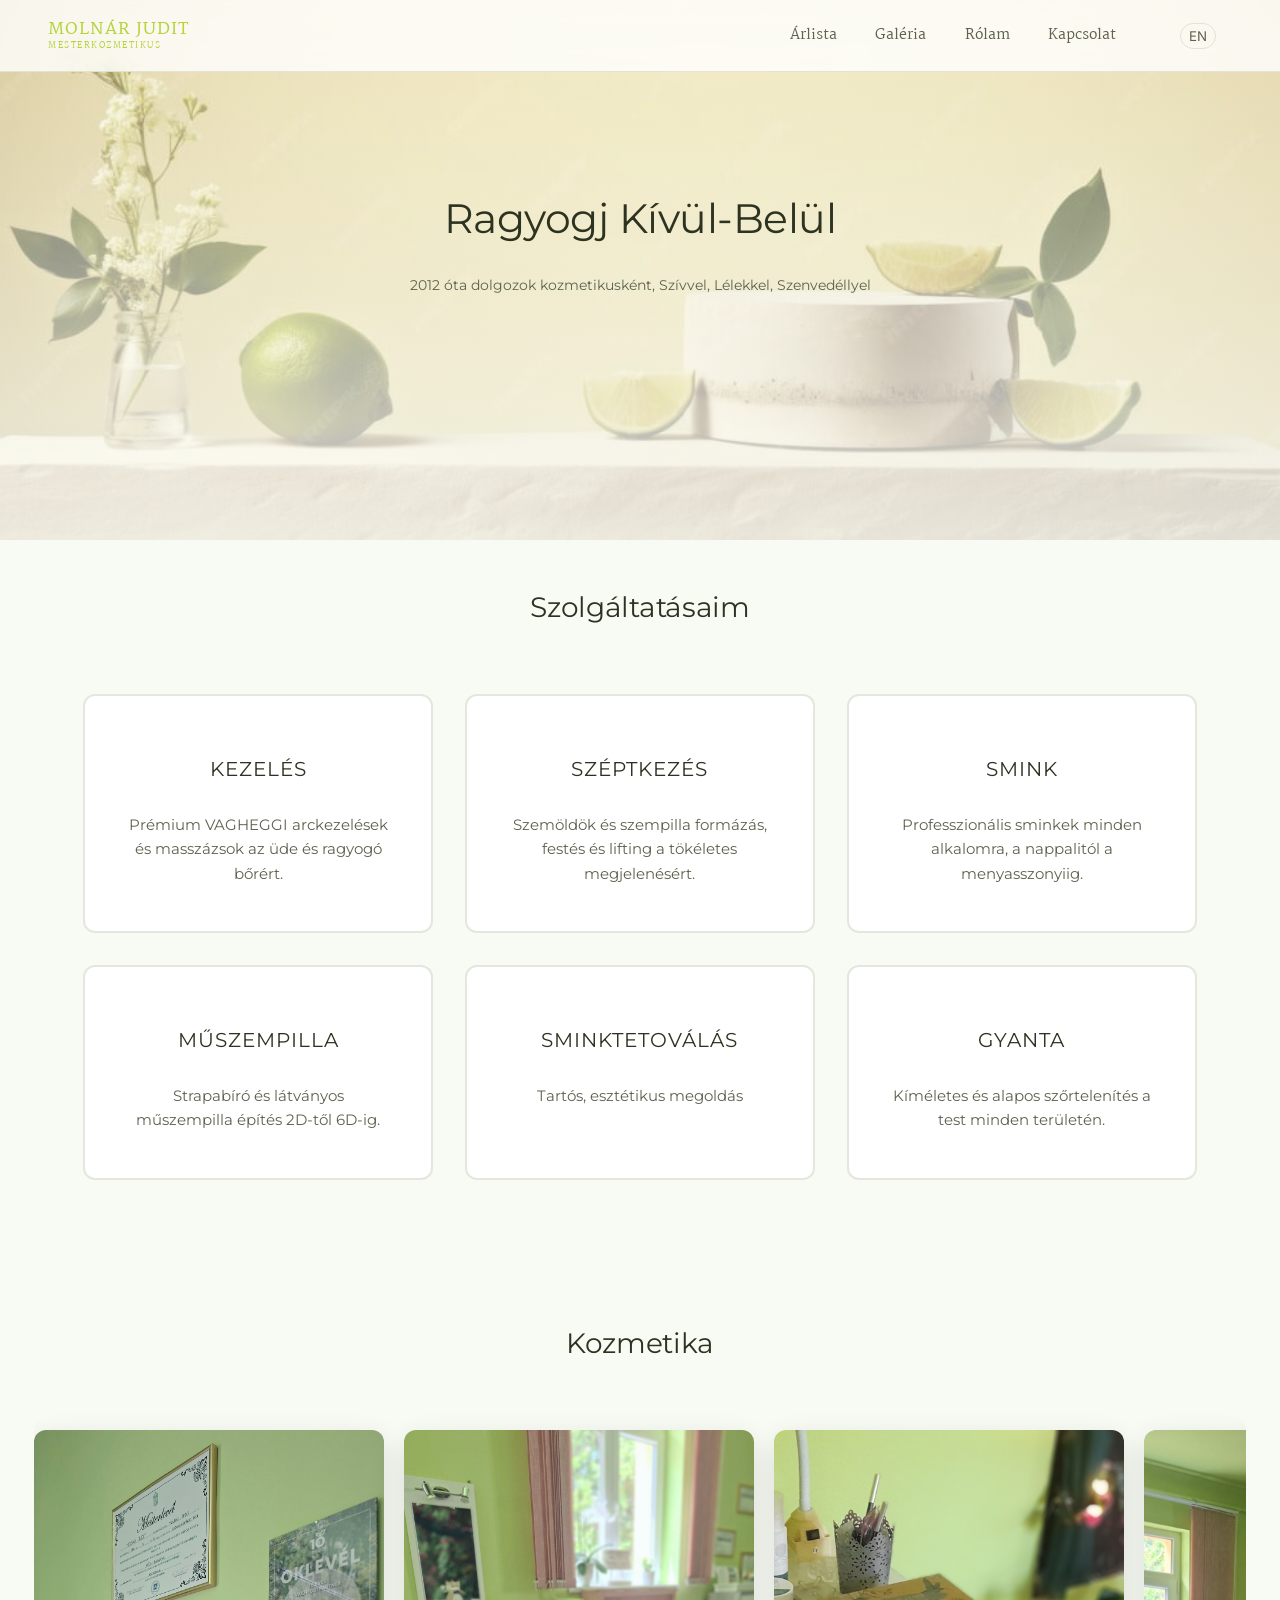
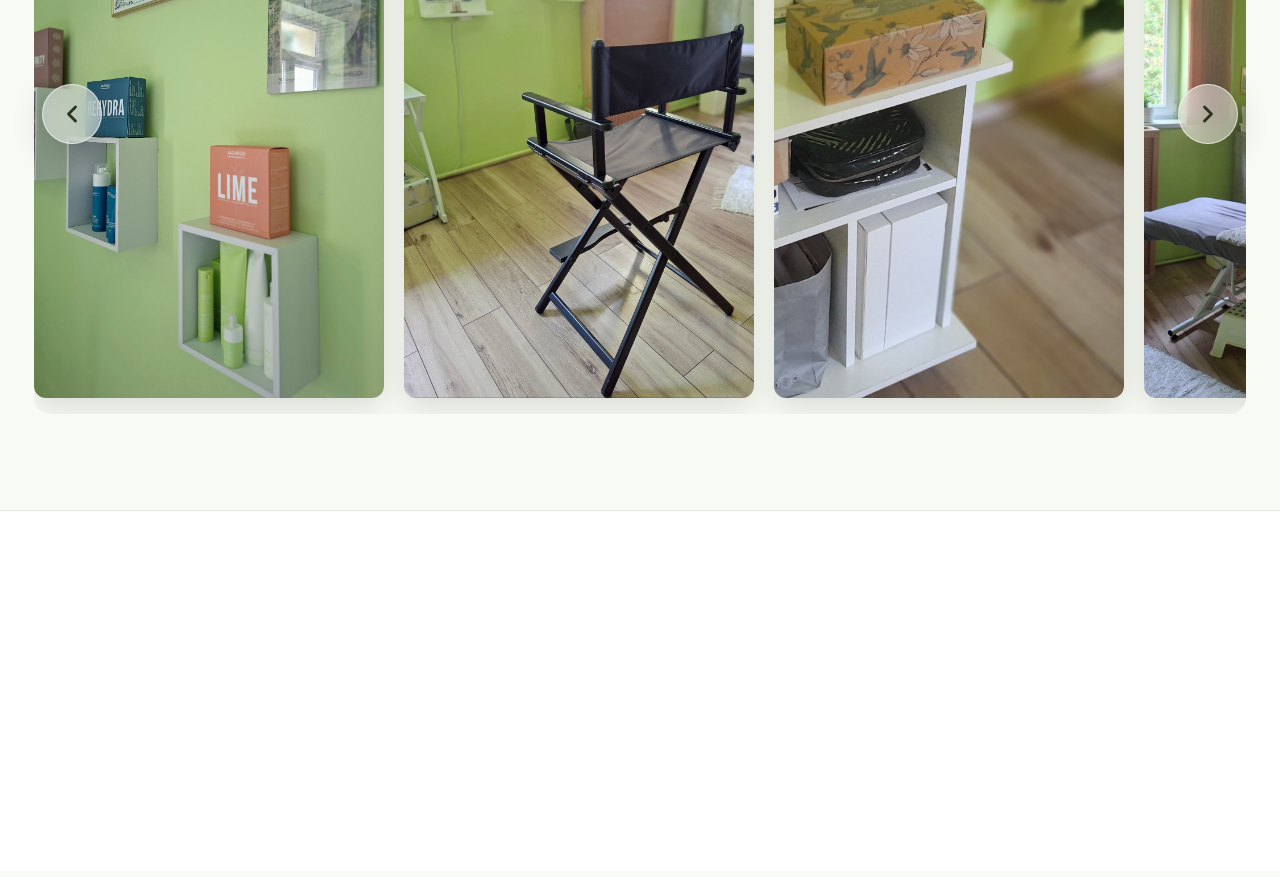
==== index.html @ f9d90740 "add lime.png favicon link to all HTML pages" ====
<!DOCTYPE html>
<html lang="hu">

<head>
  <meta charset="UTF-8">
  <meta name="viewport" content="width=device-width, initial-scale=1.0">
  <meta name="description" content="Professzionális kozmetikai kezelések és sminktetoválás Pécsen.">
  <title>Molnár Judit Mesterkozmetikus | Főoldal</title>
  <link rel="icon" type="image/png" href="src/assets/img/lime.png">
  <link rel="stylesheet" href="src/styles/common.css">
  <link rel="stylesheet" href="src/styles/pages/index.css">
</head>

<body>

  <!-- Persistent Header -->
  <header class="site-header">
    <div class="nav-container">
      <a href="index.html" class="logo" data-i18n="nav.logo">Molnár Judit<span
          class="logo-sub">Mesterkozmetikus</span></a>
      <nav id="navLinks" class="nav-links">


        <a href="pricing.html" data-i18n="nav.pricing">Árlista</a>
        <a href="gallery.html" data-i18n="nav.gallery">Galéria</a>
        <a href="about.html" data-i18n="nav.about">Rólam</a>
        <a href="contact.html" data-i18n="nav.contact">Kapcsolat</a>
      </nav>
      <div class="header-actions">
        <button class="lang-toggle" id="langToggle" aria-label="Nyelv váltása">EN</button>
        <button class="hamburger" id="hamburger" aria-label="Mobil menü" aria-expanded="false">
          <span></span><span></span><span></span>
        </button>
      </div>
  </header>

  <main>
    <!-- Hero Section -->
    <section class="hero">
      <div class="hero-content fade-up">
        <h1 data-i18n="home.hero.title">Ragyogj Kívül-Belül</h1>
        <p data-i18n="home.hero.subtitle">Professzionális kozmetikai kezelések és sminktetoválás a természetes
          szépségért.</p>
      </div>
    </section>

    <!-- Services Overview -->
    <section class="section-padding container">
      <h2 class="text-center fade-up mb-4rem" data-i18n="home.services.title">
        Szolgáltatásaim</h2>
      <div class="services-grid">
        <!-- Treatments -->
        <a href="pricing.html#treatments" class="service-card fade-up">
          <h3 data-i18n="price.cat.treatments">Arcápolás</h3>
          <p data-i18n="svc.treatments.desc">Prémium VAGHEGGI arckezelések és masszázsok az üde és ragyogó bőrért</p>
        </a>
        <!-- Beautification -->
        <a href="pricing.html#beauty" class="service-card fade-up">
          <h3 data-i18n="price.cat.beauty">Szépítkezés</h3>
          <p data-i18n="svc.beauty.desc">Szemöldök és szempilla formázás, festés és lifting a tökéletes megjelenésért
          </p>
        </a>
        <!-- Makeup -->
        <a href="pricing.html#makeup" class="service-card fade-up">
          <h3 data-i18n="price.cat.makeup">Smink</h3>
          <p data-i18n="svc.makeup.desc">Professzionális sminkek minden alkalomra, a nappalitól a menyasszonyiig</p>
        </a>
        <!-- Lashes -->
        <a href="pricing.html#lashes" class="service-card fade-up">
          <h3 data-i18n="price.cat.lashes">Műszempilla</h3>
          <p data-i18n="svc.lashes.desc">Strapabíró és látványos műszempilla építés 2D-től 6D-ig</p>
        </a>
        <!-- PMU -->
        <a href="pricing.html#pmu" class="service-card fade-up">
          <h3 data-i18n="price.cat.pmu">Sminktetoválás</h3>
          <p data-i18n="svc.pmu.desc">Tartós, esztétikus megoldás</p>
        </a>
        <!-- Waxing -->
        <a href="pricing.html#waxing" class="service-card fade-up">
          <h3 data-i18n="price.cat.waxing">Gyanta</h3>
          <p data-i18n="svc.waxing.desc">Kíméletes és alapos szőrtelenítés a test minden területén</p>
        </a>
      </div>
    </section>

    <!-- Interactive Image Gallery Carousel -->
    <section class="gallery-section">
      <h2 class="text-center fade-up mb-3rem" data-i18n="home.gallery.title">Kozmetika
      </h2>

      <div class="gallery-slider-wrapper fade-up">
        <button class="gallery-nav prev" id="galleryPrev" aria-label="Előző képek">
          <svg viewBox="0 0 24 24" width="28" height="28" stroke="currentColor" stroke-width="2.5" fill="none"
            stroke-linecap="round" stroke-linejoin="round">
            <polyline points="15 18 9 12 15 6"></polyline>
          </svg>
        </button>

        <div class="gallery-slider-container" id="gallerySlider">
          <div class="gallery-slider-track" id="galleryTrack">
            <div class="gallery-img">
              <img src="src/assets/img/salon/hangulat_1.jpg" alt="Interior view of Judit Molnár Beauty Studio">
            </div>
            <div class="gallery-img">
              <img src="src/assets/img/salon/hangulat_2.jpg" alt="Treatment room and facial equipment">
            </div>
            <div class="gallery-img">
              <img src="src/assets/img/salon/hangulat_3.jpg" alt="Cosmetic treatment area">
            </div>
            <div class="gallery-img">
              <img src="src/assets/img/salon/hangulat_4.jpg" alt="Cosmetic treatment area">
            </div>
            <div class="gallery-img">
              <img src="src/assets/img/salon/hangulat_5.jpg" alt="Cosmetic treatment area">
            </div>
          </div>

          <button class="gallery-nav next" id="galleryNext" aria-label="Következő képek">
            <svg viewBox="0 0 24 24" width="28" height="28" stroke="currentColor" stroke-width="2.5" fill="none"
              stroke-linecap="round" stroke-linejoin="round">
              <polyline points="9 18 15 12 9 6"></polyline>
            </svg>
          </button>
        </div>
    </section>
  </main>

  <footer class="site-footer">
    <div class="container fade-up">
      <div class="footer-grid">
        <div class="footer-col footer-brand">
          <h3 class="logo" data-i18n="nav.logo">Molnár Judit<span class="logo-sub">Mesterkozmetikus</span></h3>
          <p class="footer-tagline" data-i18n="footer.tagline">Ragyogj Kívül-Belül</p>
        </div>

        <div class="footer-col footer-menu">
          <h4 data-i18n="footer.nav.title">Navigáció</h4>
          <ul class="footer-links">
            <li><a href="pricing.html" data-i18n="nav.pricing">Árlista</a></li>
            <li><a href="gallery.html" data-i18n="nav.gallery">Galéria</a></li>
            <li><a href="about.html" data-i18n="nav.about">Rólam</a></li>
            <li><a href="contact.html" data-i18n="nav.contact">Kapcsolat</a></li>
          </ul>
        </div>

        <div class="footer-col footer-contact-info">
          <h4><a href="contact.html" data-i18n="nav.contact">Kapcsolat</a></h4>
          <div class="footer-contact-details">
            <a href="tel:+36204727158" class="footer-contact-item">
              <img src="src/assets/img/icons/smartphone.png" alt="Telefon" class="footer-item-icon">
              <span data-i18n="contact.phone.value">+36 20 472 7158</span>
            </a>
            <a href="contact.html" class="footer-contact-item">
              <svg class="footer-item-icon svg-icon" viewBox="0 0 24 24" fill="none" stroke="currentColor"
                stroke-width="2" stroke-linecap="round" stroke-linejoin="round">
                <path d="M21 10c0 7-9 13-9 13s-9-6-9-13a9 9 0 0 1 18 0z"></path>
                <circle cx="12" cy="10" r="3"></circle>
              </svg>
              <span data-i18n="contact.address.value">7623 Pécs, Megyeri út 66.</span>
            </a>
          </div>
          <div class="footer-social-icons">
            <a href="https://www.facebook.com/MJkozmetikus" target="_blank" rel="noopener noreferrer"
              class="social-icon-btn" aria-label="Facebook">
              <img src="src/assets/img/icons/facebook.png" alt="Facebook">
            </a>
            <a href="https://www.instagram.com/m.j.kozmetikus/" target="_blank" rel="noopener noreferrer"
              class="social-icon-btn" aria-label="Instagram">
              <img src="src/assets/img/icons/instagram.png" alt="Instagram">
            </a>
          </div>
        </div>

        <div class="footer-col footer-legal">
          <ul class="footer-links">
            <li><a href="imprint.html" class="footer-imprint-link" data-i18n="footer.imprint">Impresszum</a></li>
          </ul>
        </div>
      </div>

      <div class="footer-bottom">
        <p class="footer-note" data-i18n="footer.note">Az árak forintban (HUF) értendők és tartalmazzák az ÁFA értékét.
          Érvényes: 2026. 01.03-tól visszavonásig.</p>
        <p class="footer-copyright" data-i18n="footer.copyright">© 2026 Molnár Judit Mesterkozmetikus. Minden jog
          fenntartva.</p>
      </div>
    </div>
  </footer>

  <script type="module" src="src/scripts/main.js"></script>
</body>

</html>
---- src/styles/common.css ----
@import url('https://fonts.googleapis.com/css2?family=Inter:wght@300;400;500;600&family=Martel:wght@300;400;600;700&family=Montserrat:wght@300;400;500;600;700&family=Outfit:wght@300;400;500;600;700&display=swap');

:root {
  /* Fresh Lime & White Flowery Palette */
  --bg-primary: #F8FAF4;
  --bg-secondary: #FFFFFF;
  --bg-glass: rgba(255, 255, 255, 0.8);
  --bg-glass-hover: rgba(255, 255, 255, 0.95);

  --text-primary: #2D3320;
  --text-secondary: #5D624E;
  --text-muted: #A9AF96;

  --accent-gold: #A9AF96;
  --accent-blush: #B5D33D;
  --accent-hover: #9FBE30;

  --border-light: rgba(169, 175, 150, 0.3);

  --font-heading: 'Montserrat', sans-serif;
  --font-body: 'Montserrat', sans-serif;
  --font-nav: 'Inter', sans-serif;
  --font-logo: 'Martel', serif;

  --transition-smooth: all 0.2s cubic-bezier(0.25, 1, 0.5, 1);

  /* Fluid Spacing & Sizing */
  --container-max: min(92%, 1240px);
  --section-spacing: clamp(2.5rem, 5vh, 4.5rem);
  --fluid-gap: clamp(1rem, 2.5vw, 2.5rem);
}

* {
  margin: 0;
  padding: 0;
  box-sizing: border-box;
}

html {
  width: 100%;
}

body {
  overflow-x: hidden;
  width: 100%;
  font-family: var(--font-body);
  background-color: var(--bg-primary);
  color: var(--text-primary);
  line-height: 1.6;
  display: flex;
  flex-direction: column;
  min-height: 100vh;
}

main {
  flex: 1;
}

/* Typography */
h1,
h2,
h3,
h4,
h5,
h6 {
  font-family: var(--font-heading);
  font-weight: 400;
  color: var(--text-primary);
  margin-bottom: 1rem;
}

h1 {
  font-size: clamp(1.75rem, 3.2vw, 2.75rem);
  line-height: 1.15;
  letter-spacing: -0.5px;
}

h2 {
  font-size: clamp(1.4rem, 2.2vw, 2rem);
  letter-spacing: -0.3px;
}

h3 {
  font-size: clamp(1.15rem, 1.6vw, 1.45rem);
}

p {
  font-size: clamp(0.9rem, 1vw, 1rem);
}

a {
  color: inherit;
  text-decoration: none;
  transition: var(--transition-smooth);
}

a:hover {
  color: var(--accent-blush);
}

/* Header & Nav */
.site-header {
  position: fixed;
  top: 0;
  width: 100%;
  z-index: 1000;
  background: var(--bg-glass);
  backdrop-filter: blur(12px);
  -webkit-backdrop-filter: blur(12px);
  border-bottom: 1px solid var(--border-light);
  transition: var(--transition-smooth);
}

.site-header.scrolled {
  padding: 0.5rem 0;
  box-shadow: 0 4px 30px rgba(0, 0, 0, 0.5);
}

.nav-container {
  width: 100%;
  max-width: 100%;
  margin: 0;
  padding: 1.25rem 3rem;
  display: flex;
  justify-content: space-between;
  align-items: center;
}

.logo {
  font-family: var(--font-logo);
  font-size: clamp(0.95rem, 1.3vw, 1.25rem);
  font-weight: 600;
  letter-spacing: 1px;
  text-transform: uppercase;
  color: var(--accent-blush);
  min-width: 0;
  display: inline-flex;
  flex-direction: column;
  line-height: 1.15;
}

.logo-sub {
  display: block;
  font-size: 0.5em;
  font-weight: 400;
  letter-spacing: 1.5px;
  margin-top: 0.15rem;
}

.nav-links {
  display: flex;
  gap: clamp(1.75rem, 3vw, 3rem);
  align-items: center;
  margin-left: auto;
  margin-right: 4rem;
  visibility: hidden;
  opacity: 0;
  transition: opacity 0.15s ease-in-out;
}

/* Reveal navigation once translation is applied */
html.i18n-ready .nav-links {
  visibility: visible;
  opacity: 1;
}

.nav-links a {
  font-family: var(--font-logo);
  font-size: clamp(0.875rem, 1vw, 1.05rem);
  font-weight: 500;
  color: var(--text-secondary);
  position: relative;
}

.nav-links a:hover,
.nav-links a.active {
  color: var(--accent-blush);
}

.nav-links a::after {
  content: '';
  position: absolute;
  width: 0;
  height: 1px;
  bottom: -4px;
  left: 0;
  background-color: var(--accent-blush);
  transition: var(--transition-smooth);
}

.nav-links a:hover::after,
.nav-links a.active::after {
  width: 100%;
}

.nav-links a.btn {
  color: var(--text-primary);
}

.nav-links a.btn:hover {
  color: var(--text-primary);
}

.nav-links a.btn::after {
  display: none;
}

/* Language Toggle */
.lang-toggle {
  font-family: var(--font-nav);
  display: flex;
  align-items: center;
  gap: 0.5rem;
  background: none;
  border: 1px solid var(--border-light);
  margin-right: 1rem;
  padding: 0.25rem 0.5rem;
  border-radius: 20px;
  color: var(--text-secondary);
  cursor: pointer;
  transition: var(--transition-smooth);
}

.lang-toggle:hover {
  border-color: var(--accent-blush);
  color: var(--accent-blush);
}

.header-actions {
  display: flex;
  align-items: center;
  gap: 1rem;
}

/* Mobile Menu */
.hamburger {
  display: none;
  flex-direction: column;
  gap: 5px;
  cursor: pointer;
  background: none;
  border: none;
}

.hamburger span {
  display: block;
  width: 25px;
  height: 2px;
  background: var(--text-primary);
  transition: 0.15s;
}

@media (max-width: 917px) {
  .hamburger {
    display: flex;
  }

  .nav-links {
    position: absolute;
    top: 100%;
    right: -100%;
    height: 100vh;
    width: 100%;
    flex-direction: column;
    margin-left: 0;
    margin-right: 0;
    background: var(--bg-primary);
    padding: 2rem 1.5rem;
    transition: 0.15s ease-in-out;
  }

  .nav-links.active {
    right: 0;
  }

  .nav-links a {
    font-size: 1.5rem;
    padding: 0.5rem 0;
  }

  .section-padding {
    padding-top: clamp(3rem, 10vh, 6rem);
    padding-bottom: clamp(3rem, 10vh, 6rem);
  }
}

/* Buttons */
.btn {
  display: inline-block;
  padding: clamp(0.6rem, 1.5vh, 1rem) clamp(1.5rem, 3vw, 3rem);
  border-radius: 30px;
  font-family: var(--font-body);
  font-weight: 500;
  font-size: clamp(0.9rem, 1.2vw, 1.2rem);
  text-align: center;
  cursor: pointer;
  transition: var(--transition-smooth);
}

.btn-primary {
  background: var(--accent-blush);
  color: var(--text-primary);
  border: 1px solid var(--accent-blush);
}

.btn-primary:hover {
  background: transparent;
  color: var(--text-primary);
  transform: translateY(-2px);
  box-shadow: 0 10px 20px rgba(181, 211, 61, 0.2);
}

.btn-outline {
  background: transparent;
  color: var(--text-primary);
  border: 1px solid var(--accent-blush);
}

.btn-outline:hover {
  background: var(--accent-blush);
  color: var(--text-primary);
  transform: translateY(-2px);
}

/* Utility Sections */
.section-padding {
  padding-top: var(--section-spacing);
  padding-bottom: var(--section-spacing);
}

.container {
  max-width: var(--container-max);
  margin: 0 auto;
  padding-left: clamp(1rem, 3vw, 2rem);
  padding-right: clamp(1rem, 3vw, 2rem);
}

.text-center {
  text-align: center;
}

/* Animations */
.fade-up {
  opacity: 0;
  transform: translateY(30px);
  transition: opacity 0.4s ease-out, transform 0.4s ease-out;
}

.fade-up.visible {
  opacity: 1;
  transform: translateY(0);
}

@keyframes scroll-x {
  0% {
    transform: translateX(0);
  }

  100% {
    transform: translateX(-50%);
  }
}

/* Footer */
.site-footer {
  background: var(--bg-secondary);
  padding: 3rem 0 1.5rem;
  border-top: 1px solid var(--border-light);
}

.site-footer .container {
  max-width: min(96%, 1920px);
  padding-left: clamp(1rem, 3vw, 2.5rem);
  padding-right: clamp(1rem, 3vw, 2.5rem);
}

.footer-grid {
  display: grid;
  grid-template-columns: 1.2fr 1fr 1.3fr 0.8fr;
  gap: clamp(1.5rem, 3vw, 3rem);
  align-items: flex-start;
  padding-bottom: 2.5rem;
  border-bottom: 1px solid var(--border-light);
}

.footer-col {
  display: flex;
  flex-direction: column;
}

.footer-brand {
  align-items: flex-start;
  text-align: left;
}

.footer-tagline {
  font-family: var(--font-body);
  font-style: italic;
  font-size: 0.95rem;
  color: var(--text-secondary);
  margin-top: 0.75rem;
  margin-left: 0 !important;
  margin-right: 0 !important;
  text-align: left !important;
}

.footer-col h4 {
  font-family: var(--font-heading);
  font-size: 1rem;
  font-weight: 600;
  text-transform: uppercase;
  letter-spacing: 0.5px;
  color: var(--text-primary);
  margin-bottom: 1rem;
}

.footer-col h4 a {
  color: inherit;
  transition: var(--transition-smooth);
}

.footer-col h4 a:hover {
  color: var(--accent-blush);
}

.footer-links {
  list-style: none;
  padding: 0;
  margin: 0;
  display: flex;
  flex-direction: column;
  gap: 0.5rem;
}

.footer-links a {
  font-family: var(--font-body);
  font-size: 0.95rem;
  color: var(--text-secondary);
  transition: var(--transition-smooth);
}

.footer-links a:hover {
  color: var(--accent-blush);
}

.footer-contact-details {
  display: flex;
  flex-direction: column;
  gap: 0.6rem;
  margin-bottom: 0.8rem;
}

.footer-contact-item {
  display: inline-flex;
  align-items: center;
  gap: 0.6rem;
  font-family: var(--font-body);
  font-size: 0.95rem;
  color: var(--text-secondary);
  transition: var(--transition-smooth);
}

.footer-contact-item:hover {
  color: var(--accent-blush);
}

.footer-item-icon {
  width: 18px;
  height: 18px;
  object-fit: contain;
  flex-shrink: 0;
}

.footer-item-icon.svg-icon {
  stroke: var(--text-secondary);
}

.footer-contact-item:hover .footer-item-icon.svg-icon {
  stroke: var(--accent-blush);
}

.footer-social-icons {
  display: flex;
  align-items: center;
  gap: 0.8rem;
  margin-top: 0.25rem;
}

.social-icon-btn {
  display: inline-flex;
  align-items: center;
  justify-content: center;
  width: 38px;
  height: 38px;
  border-radius: 50%;
  background: var(--bg-primary);
  border: 1px solid var(--border-light);
  transition: var(--transition-smooth);
}

.social-icon-btn img {
  width: 18px;
  height: 18px;
  object-fit: contain;
  transition: var(--transition-smooth);
}

.social-icon-btn:hover {
  background: var(--bg-secondary);
  border-color: var(--accent-blush);
  transform: translateY(-2px);
  box-shadow: 0 4px 12px rgba(181, 211, 61, 0.2);
}

.footer-legal {
  padding-top: 2.2rem;
}

.footer-legal .footer-imprint-link {
  margin-top: 0;
  font-family: var(--font-body);
  font-size: 0.95rem;
  color: var(--text-secondary);
  transition: var(--transition-smooth);
}

.footer-legal .footer-imprint-link:hover {
  color: var(--accent-blush);
}

.footer-bottom {
  padding-top: 1.5rem;
  text-align: center;
  display: flex;
  flex-direction: column;
  gap: 0.5rem;
  align-items: center;
}

.site-footer .footer-note {
  font-family: var(--font-body);
  font-size: 0.85rem;
  color: var(--text-muted);
  max-width: 1100px;
  margin: 0 auto;
}

@media (min-width: 769px) {
  .site-footer .footer-note {
    white-space: nowrap;
  }
}

.footer-copyright {
  font-family: var(--font-body);
  font-size: 0.85rem;
  color: var(--text-secondary);
  margin-top: 0.25rem;
}

@media (max-width: 992px) {
  .footer-grid {
    grid-template-columns: repeat(2, 1fr);
  }

  .footer-legal {
    padding-top: 0;
  }
}

@media (max-width: 576px) {
  .footer-grid {
    grid-template-columns: 1fr;
    text-align: center;
  }

  .footer-col {
    align-items: center;
  }

  .footer-contact-details {
    align-items: center;
  }

  .footer-social-icons {
    justify-content: center;
  }
}

/* Multi-Column and Section Balancing */
@media (min-width: 2000px) {
  .nav-container {
    padding-left: 4vw;
    padding-right: 4vw;
  }

  .nav-links {
    gap: 4rem;
  }
}

/* Ensure readability for long text sections (About page etc) */
.about-content p,
.about-section p,
.container p:not(.hero-content p):not(.service-card p):not(.site-footer p) {
  max-width: 1400px;
  margin-left: auto;
  margin-right: auto;
  text-align: left;
}

/* Page Header for subpages */
.page-header {
  display: flex;
  align-items: center;
  justify-content: center;
  min-height: clamp(140px, 20vh, 180px);
  padding-top: clamp(60px, 10vh, 90px);
  padding-bottom: 0;
  text-align: center;
  background: var(--bg-secondary);
  border-bottom: 2px solid var(--border-light);
}

/* Minimize dead space below page-header on mobile */
.page-header+section,
.page-header+div {
  padding-top: 2rem;
}

.page-header h1 {
  font-size: clamp(1.8rem, 5vw, 2.8rem);
  color: var(--accent-blush);
  padding: 0 1rem;
  margin-top: 2.5rem;
}

/* Hide page headers on desktop */
@media (min-width: 918px) {
  .page-header {
    display: none !important;
  }

  /* Ensure the content below the hidden header still clears the fixed navigation bar but minimizes dead space */
  .page-header+section,
  .page-header+div {
    padding-top: 110px;
  }
}

/* Utility spacing classes */
.mb-4rem {
  margin-bottom: 4rem;
}

.mb-3rem {
  margin-bottom: 3rem;
}

.mt-3rem {
  margin-top: 3rem;
}

.mt-4rem {
  margin-top: 4rem;
}

/* Services Grid */
.services-grid {
  display: grid;
  grid-template-columns: repeat(3, 1fr);
  gap: var(--fluid-gap);
  margin-top: 3rem;
}

@media (max-width: 992px) {
  .services-grid {
    grid-template-columns: repeat(2, 1fr);
  }
}

@media (max-width: 600px) {
  .services-grid {
    grid-template-columns: 1fr;
  }
}

.service-card {
  display: flex;
  flex-direction: column;
  justify-content: flex-start;
  background: var(--bg-secondary);
  padding: clamp(2rem, 5vh, 4rem) clamp(1.5rem, 3vw, 3rem);
  border-radius: 12px;
  border: 2px solid var(--border-light);
  text-align: center;
  transition: var(--transition-smooth);
  height: 100%;
}

.service-card:hover {
  transform: translateY(-10px);
  background: var(--bg-glass-hover);
  border-color: var(--accent-blush);
  box-shadow: 0 15px 30px rgba(0, 0, 0, 0.08);
}

.service-card h3 {
  margin-bottom: 1rem;
  text-transform: uppercase;
  letter-spacing: 1px;
  min-height: 3.5rem;
  /* Ensures enough space for 2 lines */
  display: flex;
  align-items: center;
  justify-content: center;
}

.service-card p {
  color: var(--text-secondary);
  font-size: 0.95rem;
}

/* Staggered animations */
.service-card:nth-child(2) {
  transition-delay: 0.05s;
}

.service-card:nth-child(3) {
  transition-delay: 0.1s;
}

.service-card:nth-child(4) {
  transition-delay: 0.15s;
}

.service-card:nth-child(5) {
  transition-delay: 0.2s;
}

.service-card:nth-child(6) {
  transition-delay: 0.25s;
}
---- src/styles/pages/index.css ----
/* Hero Section */
.hero {
  height: 60vh;
  min-height: 400px;
  display: flex;
  align-items: center;
  justify-content: center;
  text-align: center;
  position: relative;
  background-image: url('../../assets/img/luscious-lime-unveiling-minimalistic-beauty-product-concept_1000124-25764.jpg');
  background-size: cover;
  background-position: center;
  background-repeat: no-repeat;
}

@media (max-width: 768px) {
  .hero {
    background-position: center top;
    min-height: 300px;
  }
}

.hero::before {
  content: '';
  position: absolute;
  top: 0;
  left: 0;
  right: 0;
  bottom: 0;
  background: linear-gradient(to bottom, rgba(248, 250, 244, 0.3), rgba(248, 250, 244, 0.85));
}

.hero-content {
  position: relative;
  z-index: 10;
  max-width: min(90%, 900px);
  padding: 0 1.5rem;
}

.hero-content h1 {
  margin-bottom: 2rem;
}

.hero-content p {
  color: var(--text-secondary);
  margin-bottom: 3rem;
  max-width: 900px;
  margin-left: auto;
  margin-right: auto;
}

/* Interactive Gallery Slider */
.gallery-section {
  padding: 6rem 0;
  overflow: hidden;
  background: var(--bg-primary);
  position: relative;
}

.gallery-slider-wrapper {
  position: relative;
  width: 96vw;
  max-width: 1920px;
  margin: 0 auto;
  padding: 0 0.5rem;
}

.gallery-slider-container {
  overflow: hidden;
  width: 100%;
  border-radius: 16px;
  padding: 1rem 0;
}

.gallery-slider-track {
  display: flex;
  gap: 1.25rem;
  will-change: transform;
}

.gallery-img {
  flex: 0 0 350px;
  max-height: 75vh;
}

.gallery-img img {
  display: block;
  width: 100%;
  height: 100%;
  object-fit: cover;
  border-radius: 12px;
  box-shadow: 0 10px 30px rgba(0, 0, 0, 0.12);
  user-select: none;
  transition: transform 0.3s ease, box-shadow 0.3s ease;
}

.gallery-img:hover {
  transform: translateY(-5px);
  box-shadow: 0 15px 35px rgba(0, 0, 0, 0.18);
}

/* Translucent Navigation Buttons */
.gallery-nav {
  position: absolute;
  top: 50%;
  transform: translateY(-50%);
  z-index: 20;
  width: 60px;
  height: 60px;
  border-radius: 50%;
  background: rgba(255, 255, 255, 0.45);
  backdrop-filter: blur(12px);
  -webkit-backdrop-filter: blur(12px);
  border: 1px solid rgba(255, 255, 255, 0.6);
  color: var(--text-primary);
  display: flex;
  align-items: center;
  justify-content: center;
  cursor: pointer;
  box-shadow: 0 8px 32px rgba(0, 0, 0, 0.18);
  transition: all 0.3s cubic-bezier(0.25, 1, 0.5, 1);
}

.gallery-nav:hover {
  background: rgba(255, 255, 255, 0.9);
  color: var(--accent-blush);
  transform: translateY(-50%) scale(1.1);
  box-shadow: 0 12px 40px rgba(0, 0, 0, 0.28);
}

.gallery-nav.prev {
  left: 1rem;
}

.gallery-nav.next {
  right: 1rem;
}

@media (max-width: 1200px) {
  /* Removed dynamic width to keep fixed size */
}

@media (max-width: 768px) {
  .gallery-nav {
    display: none !important;
  }

  .gallery-slider-container {
    overflow-x: auto;
    scroll-snap-type: x mandatory;
    -webkit-overflow-scrolling: touch;
    scrollbar-width: none;
    /* Hide scrollbar Firefox */
    padding: 1rem 0.5rem;
  }

  .gallery-slider-container::-webkit-scrollbar {
    display: none;
    /* Hide scrollbar Chrome/Safari */
  }

  /* Removed dynamic width to keep fixed size, only height adjusted for mobile */
  .gallery-img {
    height: 440px;
    scroll-snap-align: center;
  }
}

/* Gallery placeholders */
.gallery-img.placeholder {
  background: rgba(0, 0, 0, 0.05);
}
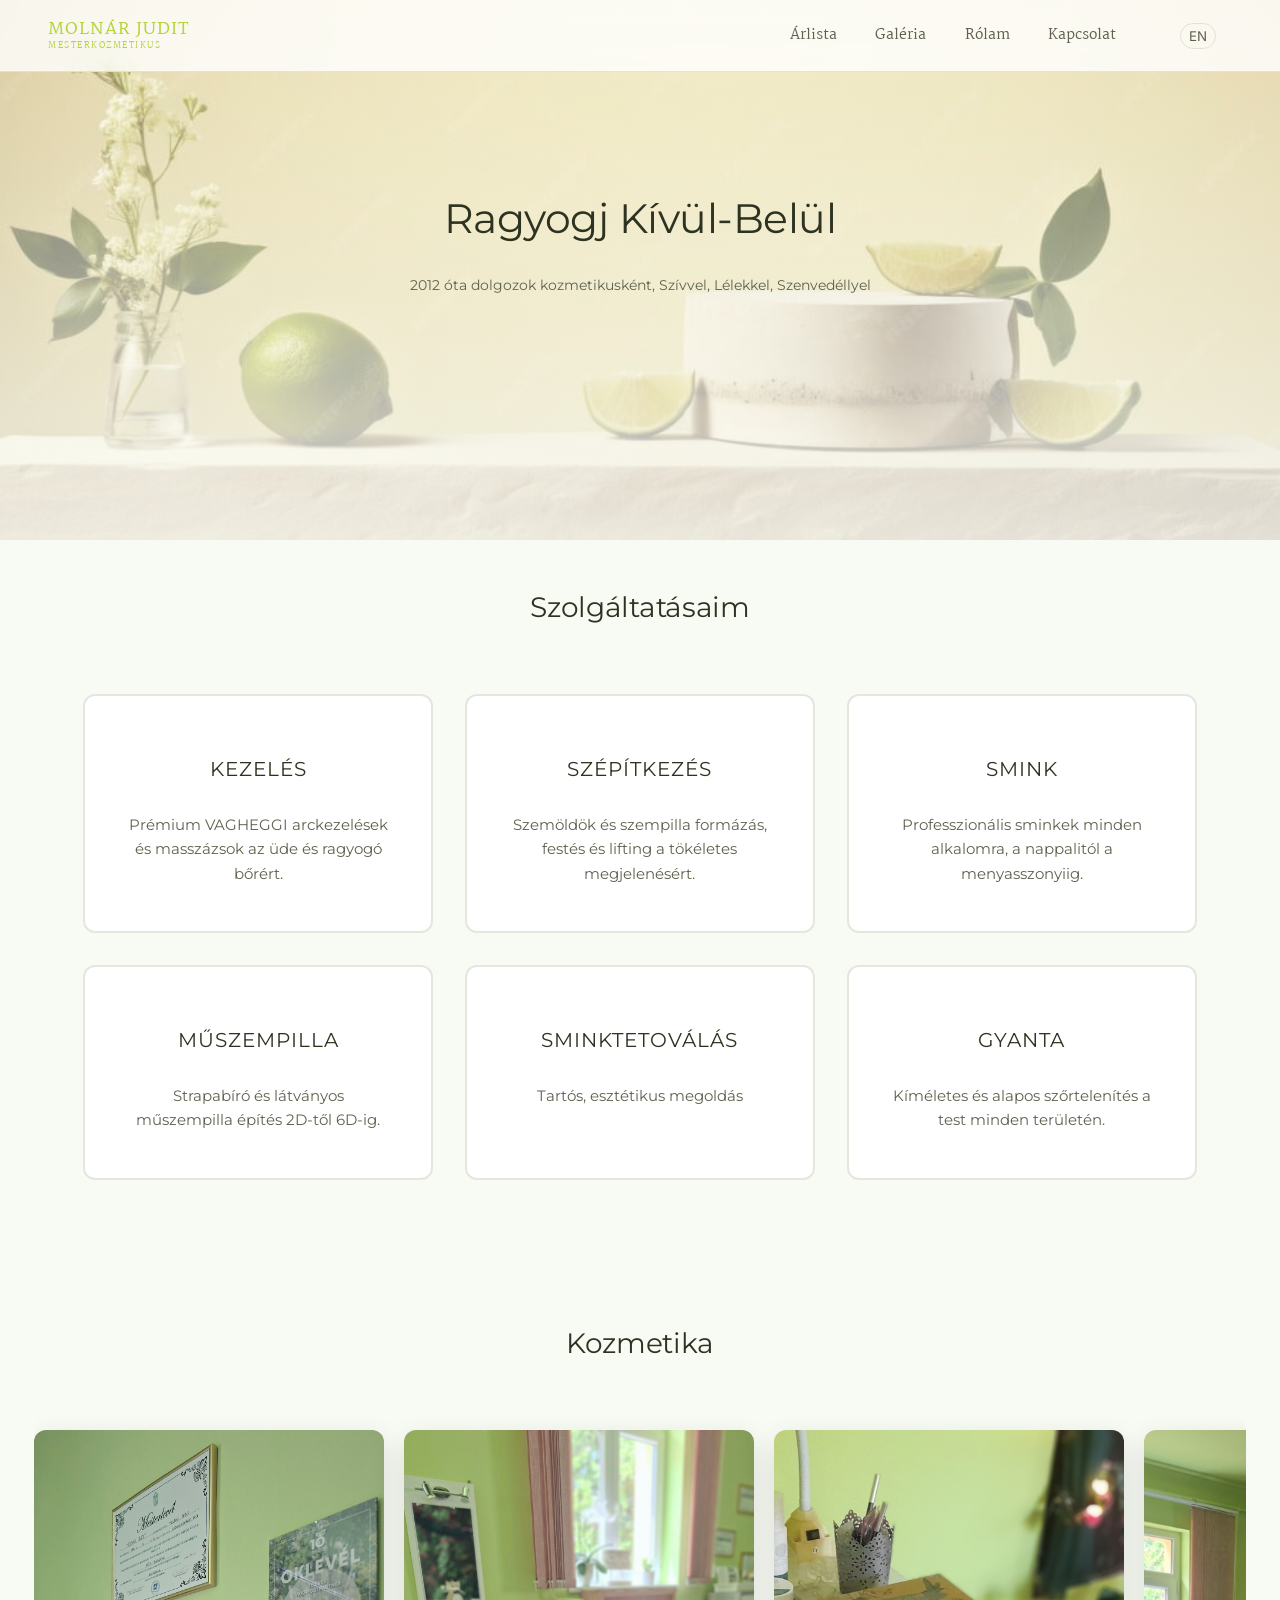
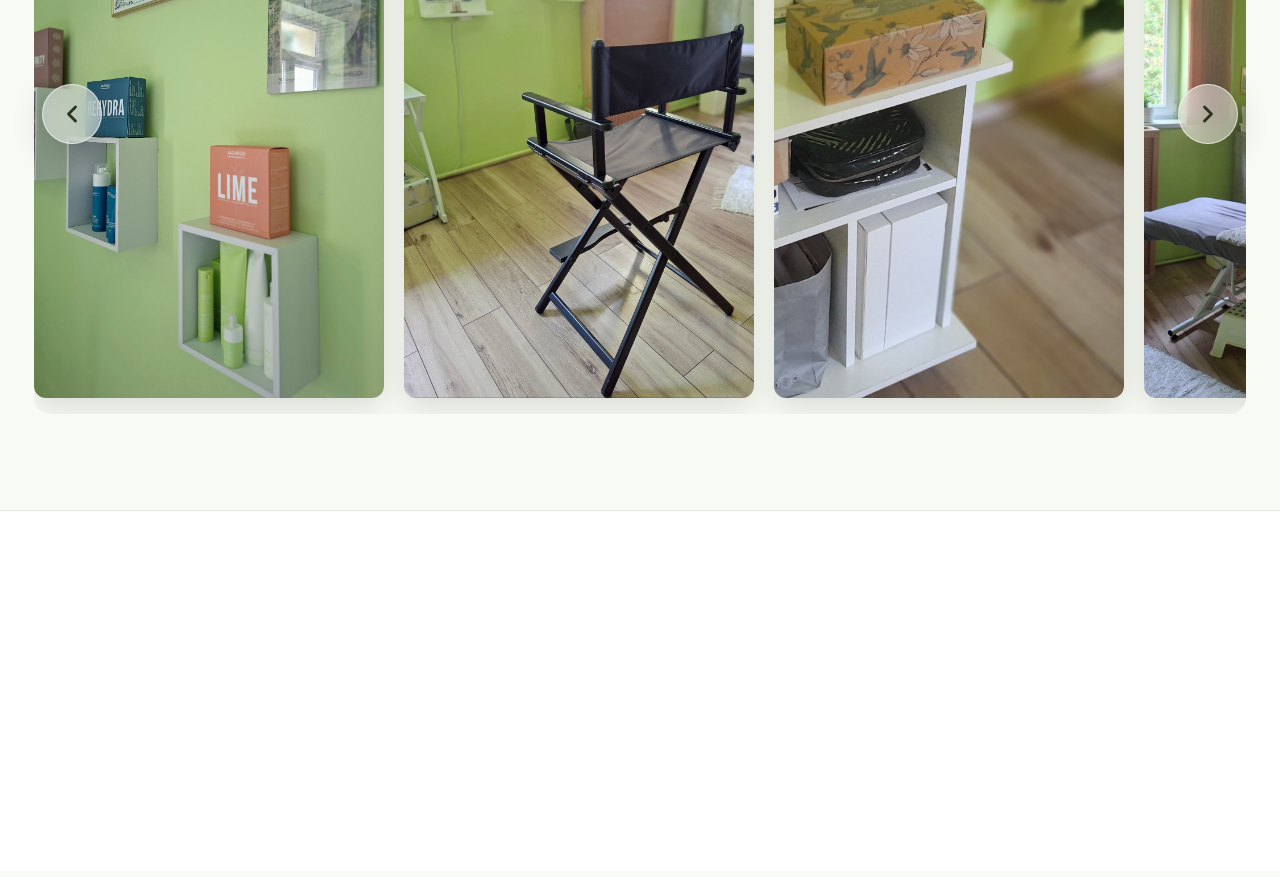
==== commit 9d9e2292: "feat: add Hungarian translations module and update index.html SEO metadata and schema" ====
--- a/index.html
+++ b/index.html
@@ -4,11 +4,52 @@
 <head>
   <meta charset="UTF-8">
   <meta name="viewport" content="width=device-width, initial-scale=1.0">
-  <meta name="description" content="Professzionális kozmetikai kezelések és sminktetoválás Pécsen.">
-  <title>Molnár Judit Mesterkozmetikus | Főoldal</title>
+  <meta name="description"
+    content="Molnár Judit Mesterkozmetikus Pécsen (Megyeri út 66.). Prémium arckezelések, anti-aging, sminktetoválás és műszempilla. Foglalj időpontot!">
+  <meta name="keywords"
+    content="kozmetikus Pécs, kozmetika Pécs, legjobb kozmetikus Pécs, mesterkozmetikus Pécs, sminktetoválás Pécs, arckezelés Pécs, menyaszonnyi smink, szempilla festés, szemöldök festés, szempilla göndörítés, szemöldök laminálás, szemöldök tetoválás, szálas szemöldök, sminktetoválás pécs, szempilla lifting, szemöldök lifting, gyanta, szemöldök festés, szempilla festés, menyasszonyi smink">
+  <title>Molnár Judit Mesterkozmetikus Pécs | Kezdőlap</title>
   <link rel="icon" type="image/png" href="src/assets/img/lime.png">
   <link rel="stylesheet" href="src/styles/common.css">
   <link rel="stylesheet" href="src/styles/pages/index.css">
+
+  <!-- LocalBusiness Schema.org Structured Data for Google Local SEO -->
+  <script type="application/ld+json">
+  {
+    "@context": "https://schema.org",
+    "@type": "BeautySalon", "Szépségszalon",
+    "name": "Molnár Judit Mesterkozmetikus",
+    "description": "Professzionális kozmetikai kezelések, anti-aging, sminktetoválás és műszempilla építés Pécsen.",
+    "image": "https://zsofi0125.github.io/MJ_kozmetikus/src/assets/img/salon.jpg",
+    "telephone": "+36 20 472 7158",
+    "address": {
+      "@type": "PostalAddress",
+      "streetAddress": "Megyeri út 66.",
+      "addressLocality": "Pécs",
+      "postalCode": "7623",
+      "addressCountry": "HU"
+    },
+    "geo": {
+      "@type": "GeoCoordinates",
+      "latitude": 46.0667,
+      "longitude": 18.2250
+    },
+    "url": "https://zsofi0125.github.io/MJ_kozmetikus/",
+    "priceRange": "$$",
+    "openingHoursSpecification": [
+      {
+        "@type": "OpeningHoursSpecification",
+        "dayOfWeek": ["Monday", "Tuesday", "Wednesday", "Thursday", "Friday"],
+        "opens": "08:00",
+        "closes": "18:00"
+      }
+    ],
+    "sameAs": [
+      "https://www.facebook.com/people/Moln%C3%A1r-Judit-Mesterkozmetikus/100063532729904/",
+      "https://www.instagram.com/m.j.kozmetikus/"
+    ]
+  }
+  </script>
 </head>
 
 <body>
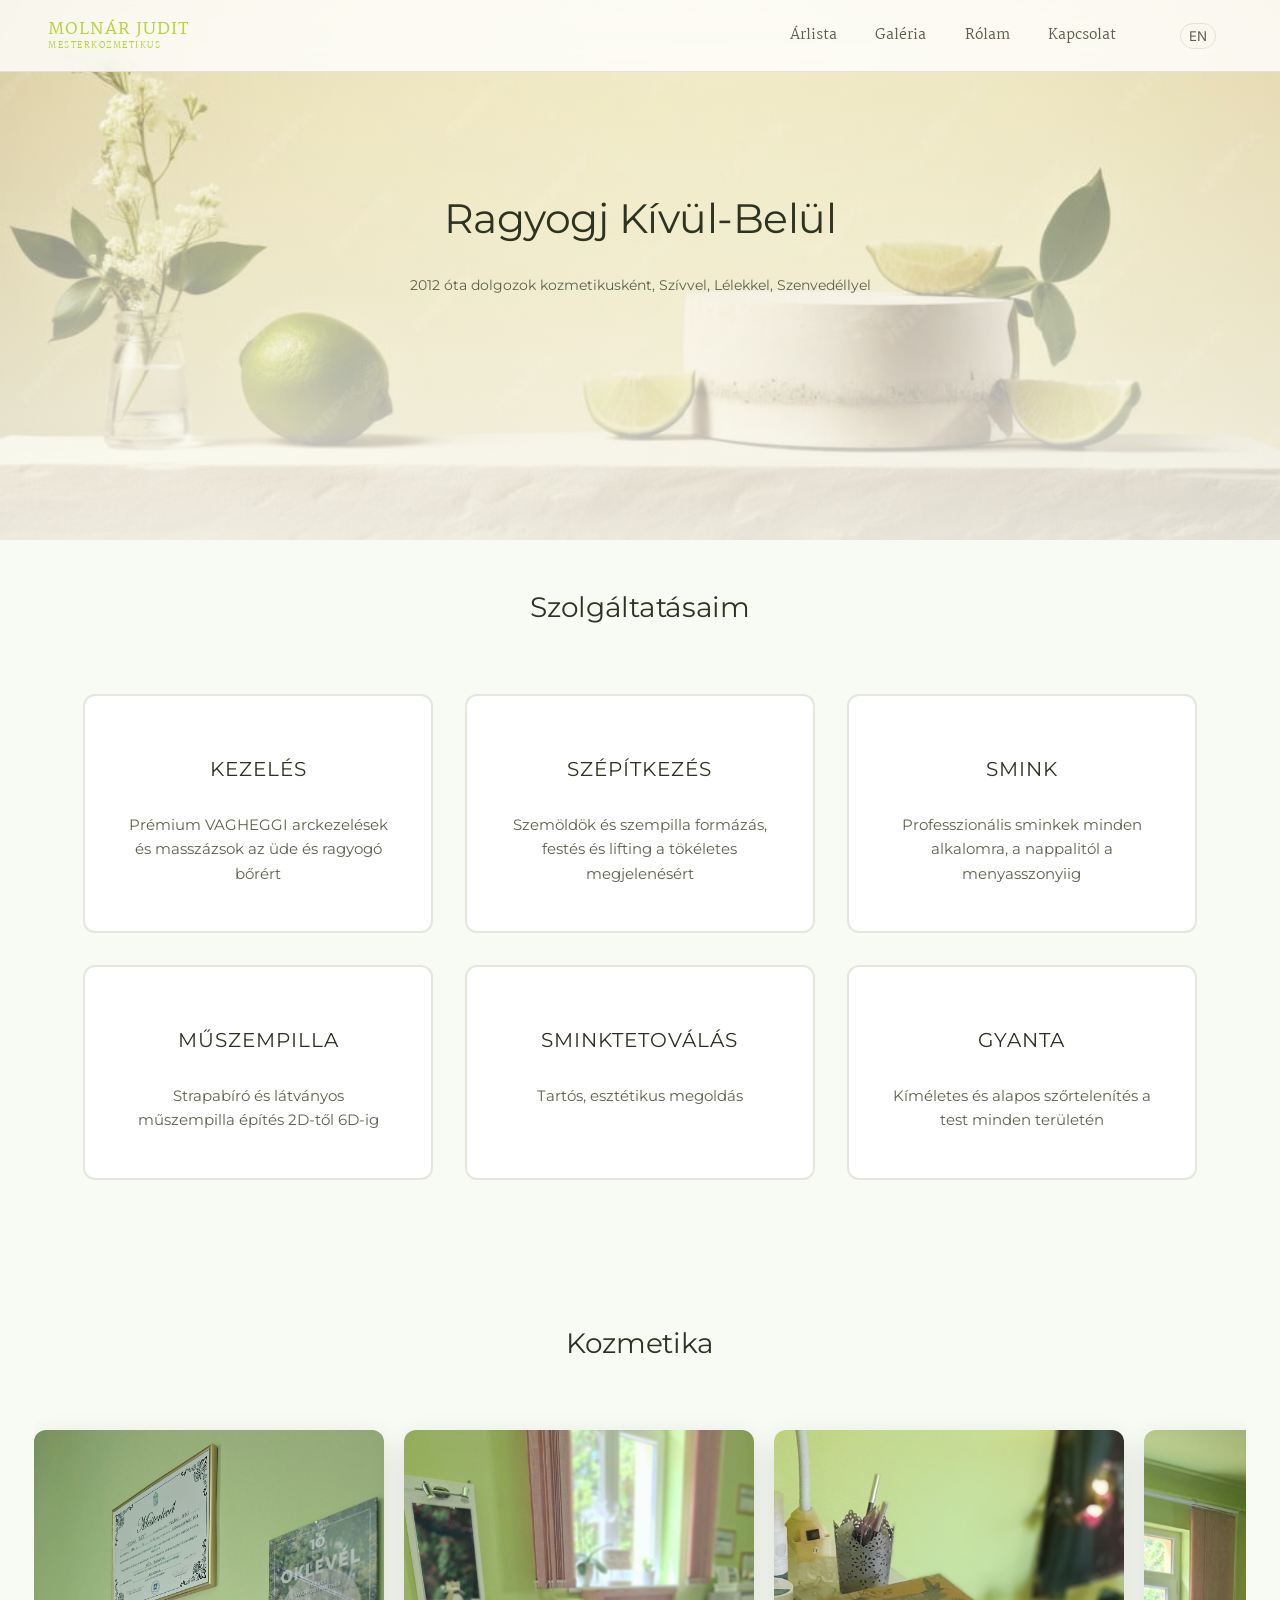
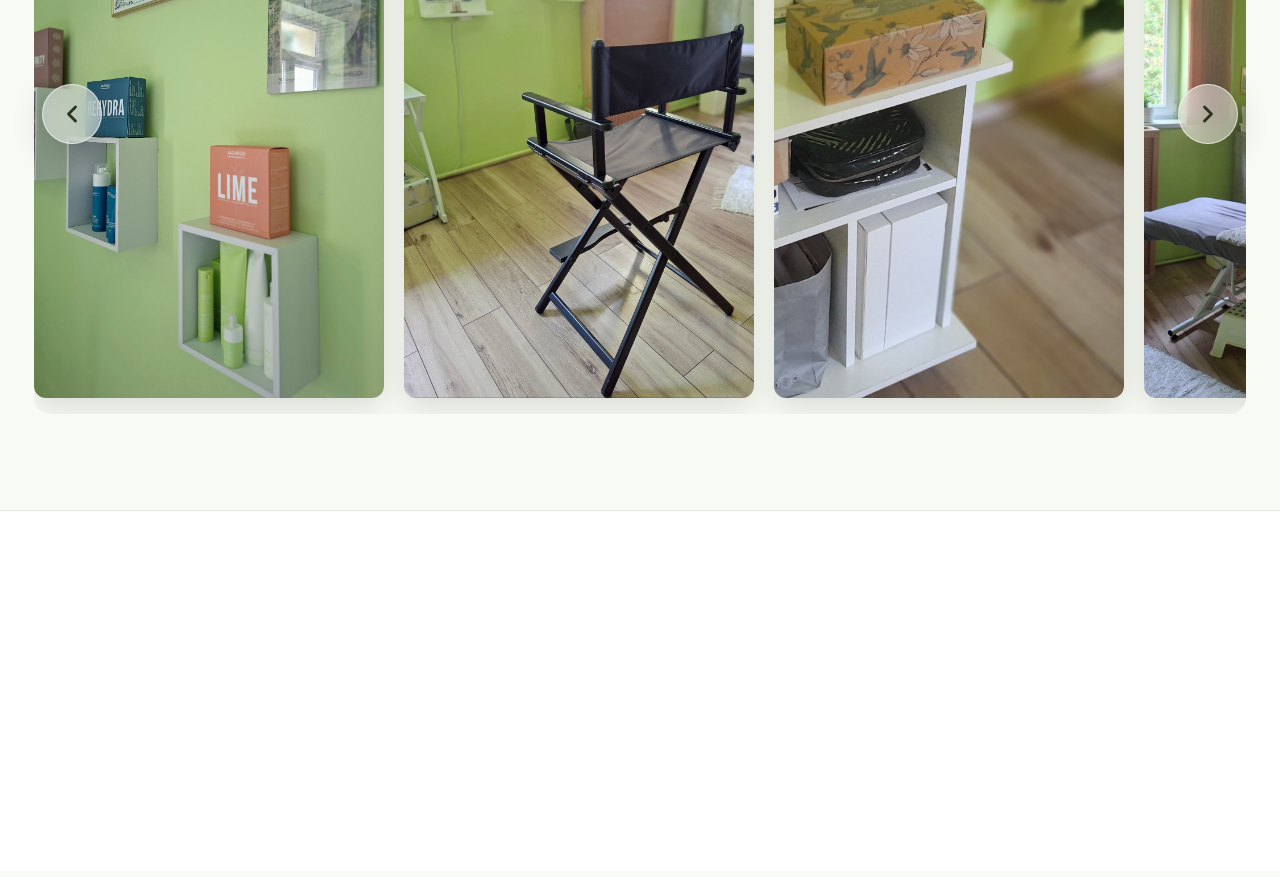
==== commit 1788c308: "fix JSON-LD syntax in index.html and sync user translation updates" ====
--- a/index.html
+++ b/index.html
@@ -17,7 +17,7 @@
   <script type="application/ld+json">
   {
     "@context": "https://schema.org",
-    "@type": "BeautySalon", "Szépségszalon",
+    "@type": "BeautySalon",
     "name": "Molnár Judit Mesterkozmetikus",
     "description": "Professzionális kozmetikai kezelések, anti-aging, sminktetoválás és műszempilla építés Pécsen.",
     "image": "https://zsofi0125.github.io/MJ_kozmetikus/src/assets/img/salon.jpg",
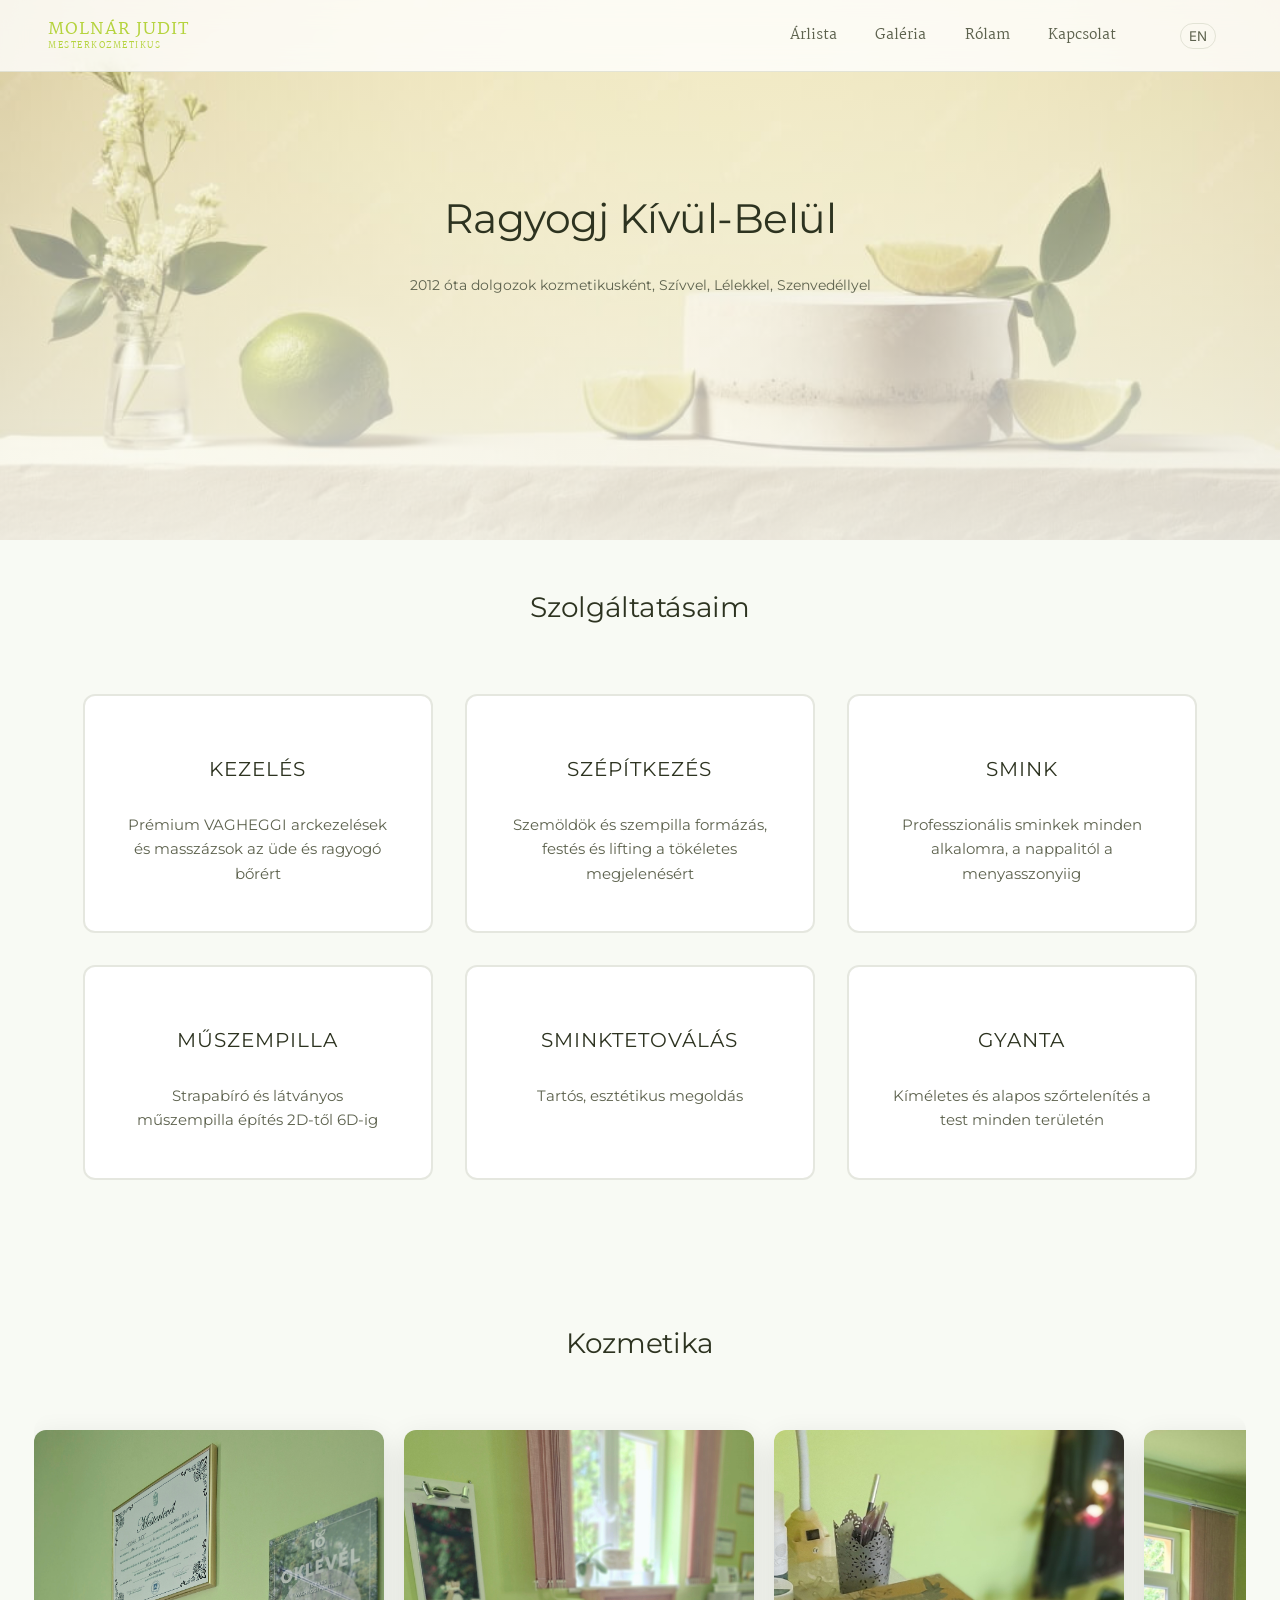
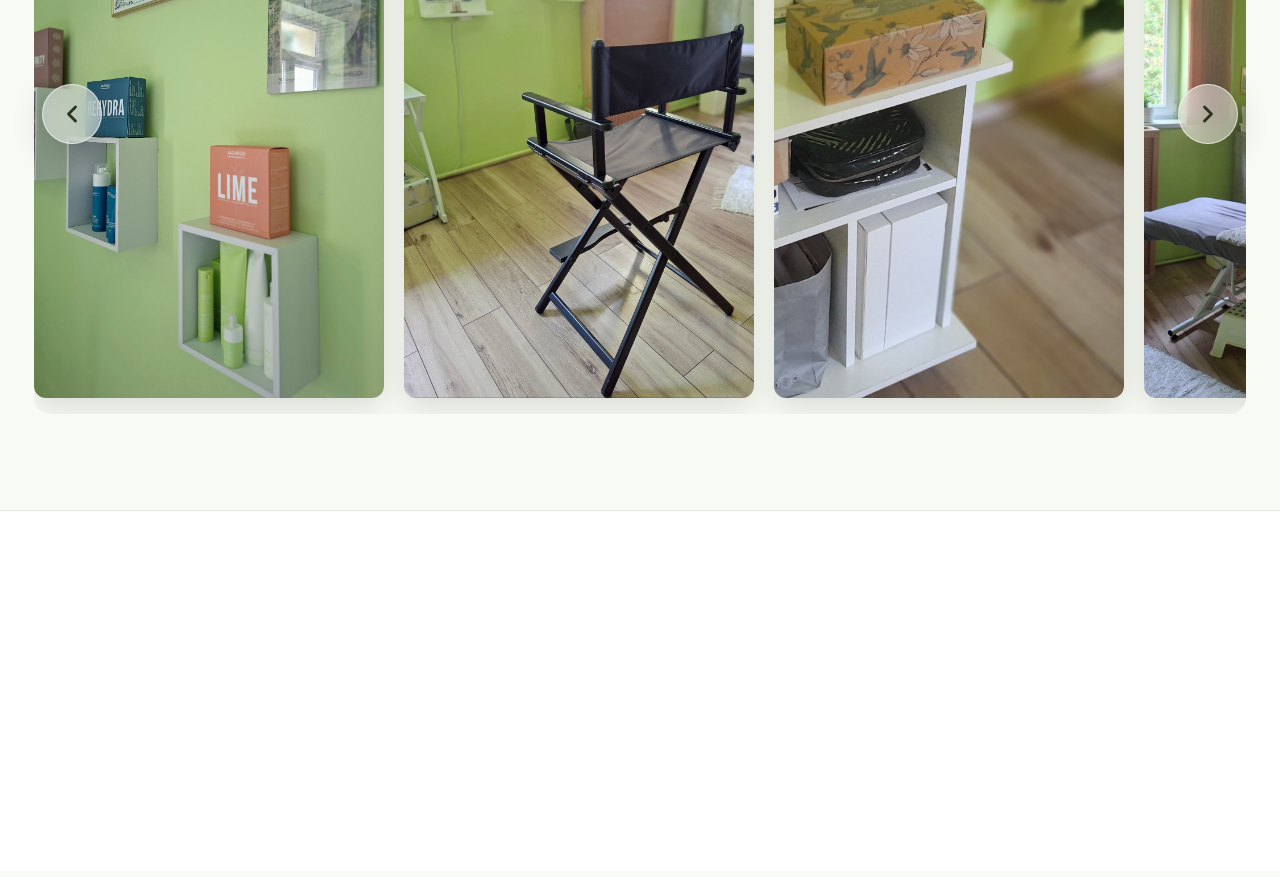
==== commit 076b6cf8: "Browser search fix" ====
--- a/index.html
+++ b/index.html
@@ -8,10 +8,40 @@
     content="Molnár Judit Mesterkozmetikus Pécsen (Megyeri út 66.). Prémium arckezelések, anti-aging, sminktetoválás és műszempilla. Foglalj időpontot!">
   <meta name="keywords"
     content="kozmetikus Pécs, kozmetika Pécs, legjobb kozmetikus Pécs, mesterkozmetikus Pécs, sminktetoválás Pécs, arckezelés Pécs, menyaszonnyi smink, szempilla festés, szemöldök festés, szempilla göndörítés, szemöldök laminálás, szemöldök tetoválás, szálas szemöldök, sminktetoválás pécs, szempilla lifting, szemöldök lifting, gyanta, szemöldök festés, szempilla festés, menyasszonyi smink">
-  <title>Molnár Judit Mesterkozmetikus Pécs | Kezdőlap</title>
+  <title>Molnár Judit Mesterkozmetikus</title>
+  <meta property="og:site_name" content="Molnár Judit Mesterkozmetikus">
+  <meta property="og:title" content="Molnár Judit Mesterkozmetikus">
+  <meta property="og:description" content="Molnár Judit Mesterkozmetikus Pécsen (Megyeri út 66.). Prémium arckezelések, anti-aging, sminktetoválás és műszempilla. Foglalj időpontot!">
+  <meta property="og:image" content="src/assets/img/lime.png">
+
+  <!-- Favicon for Browsers and Google Search -->
   <link rel="icon" type="image/png" href="src/assets/img/lime.png">
+  <link rel="icon" type="image/png" sizes="32x32" href="src/assets/img/lime.png">
+  <link rel="icon" type="image/png" sizes="192x192" href="src/assets/img/lime.png">
+  <link rel="apple-touch-icon" href="src/assets/img/lime.png">
+
+  <!-- Preconnect to Google Fonts domains for faster font rendering -->
+  <link rel="preconnect" href="https://fonts.googleapis.com">
+  <link rel="preconnect" href="https://fonts.gstatic.com" crossorigin>
+
+  <!-- Preload Critical Resources -->
+  <link rel="preload" as="image" href="src/assets/img/luscious-lime-unveiling-minimalistic-beauty-product-concept_1000124-25764.jpg" fetchpriority="high">
+  <link rel="preload" as="style" href="src/styles/common.css">
+
   <link rel="stylesheet" href="src/styles/common.css">
   <link rel="stylesheet" href="src/styles/pages/index.css">
+  <script type="module" defer src="src/scripts/main.js"></script>
+
+  <!-- Google WebSite Schema for Site Name -->
+  <script type="application/ld+json">
+  {
+    "@context": "https://schema.org",
+    "@type": "WebSite",
+    "name": "Molnár Judit Mesterkozmetikus",
+    "alternateName": "Molnár Judit Kozmetikus",
+    "url": "https://www.molnarjuditkozmetikus.hu/"
+  }
+  </script>
 
   <!-- LocalBusiness Schema.org Structured Data for Google Local SEO -->
   <script type="application/ld+json">
@@ -227,8 +257,6 @@
       </div>
     </div>
   </footer>
-
-  <script type="module" src="src/scripts/main.js"></script>
 </body>
 
 </html>
--- a/src/styles/common.css
+++ b/src/styles/common.css
@@ -694,15 +694,18 @@
   border-radius: 12px;
   border: 2px solid var(--border-light);
   text-align: center;
-  transition: var(--transition-smooth);
+  transition: transform 0.2s cubic-bezier(0.16, 1, 0.3, 1), background 0.2s ease, border-color 0.2s ease, box-shadow 0.2s ease, opacity 0.4s ease-out;
+  transition-delay: 0s;
   height: 100%;
+  will-change: transform;
 }
 
 .service-card:hover {
-  transform: translateY(-10px);
+  transform: translateY(-8px);
   background: var(--bg-glass-hover);
   border-color: var(--accent-blush);
   box-shadow: 0 15px 30px rgba(0, 0, 0, 0.08);
+  transition-delay: 0s !important;
 }
 
 .service-card h3 {
@@ -721,23 +724,23 @@
   font-size: 0.95rem;
 }
 
-/* Staggered animations */
-.service-card:nth-child(2) {
+/* Staggered entry animation only before visible */
+.service-card:not(.visible):nth-child(2) {
   transition-delay: 0.05s;
 }
 
-.service-card:nth-child(3) {
+.service-card:not(.visible):nth-child(3) {
   transition-delay: 0.1s;
 }
 
-.service-card:nth-child(4) {
+.service-card:not(.visible):nth-child(4) {
   transition-delay: 0.15s;
 }
 
-.service-card:nth-child(5) {
+.service-card:not(.visible):nth-child(5) {
   transition-delay: 0.2s;
 }
 
-.service-card:nth-child(6) {
+.service-card:not(.visible):nth-child(6) {
   transition-delay: 0.25s;
 }
--- a/src/styles/common.css
+++ b/src/styles/common.css
@@ -694,15 +694,18 @@
   border-radius: 12px;
   border: 2px solid var(--border-light);
   text-align: center;
-  transition: var(--transition-smooth);
+  transition: transform 0.2s cubic-bezier(0.16, 1, 0.3, 1), background 0.2s ease, border-color 0.2s ease, box-shadow 0.2s ease, opacity 0.4s ease-out;
+  transition-delay: 0s;
   height: 100%;
+  will-change: transform;
 }
 
 .service-card:hover {
-  transform: translateY(-10px);
+  transform: translateY(-8px);
   background: var(--bg-glass-hover);
   border-color: var(--accent-blush);
   box-shadow: 0 15px 30px rgba(0, 0, 0, 0.08);
+  transition-delay: 0s !important;
 }
 
 .service-card h3 {
@@ -721,23 +724,23 @@
   font-size: 0.95rem;
 }
 
-/* Staggered animations */
-.service-card:nth-child(2) {
+/* Staggered entry animation only before visible */
+.service-card:not(.visible):nth-child(2) {
   transition-delay: 0.05s;
 }
 
-.service-card:nth-child(3) {
+.service-card:not(.visible):nth-child(3) {
   transition-delay: 0.1s;
 }
 
-.service-card:nth-child(4) {
+.service-card:not(.visible):nth-child(4) {
   transition-delay: 0.15s;
 }
 
-.service-card:nth-child(5) {
+.service-card:not(.visible):nth-child(5) {
   transition-delay: 0.2s;
 }
 
-.service-card:nth-child(6) {
+.service-card:not(.visible):nth-child(6) {
   transition-delay: 0.25s;
 }
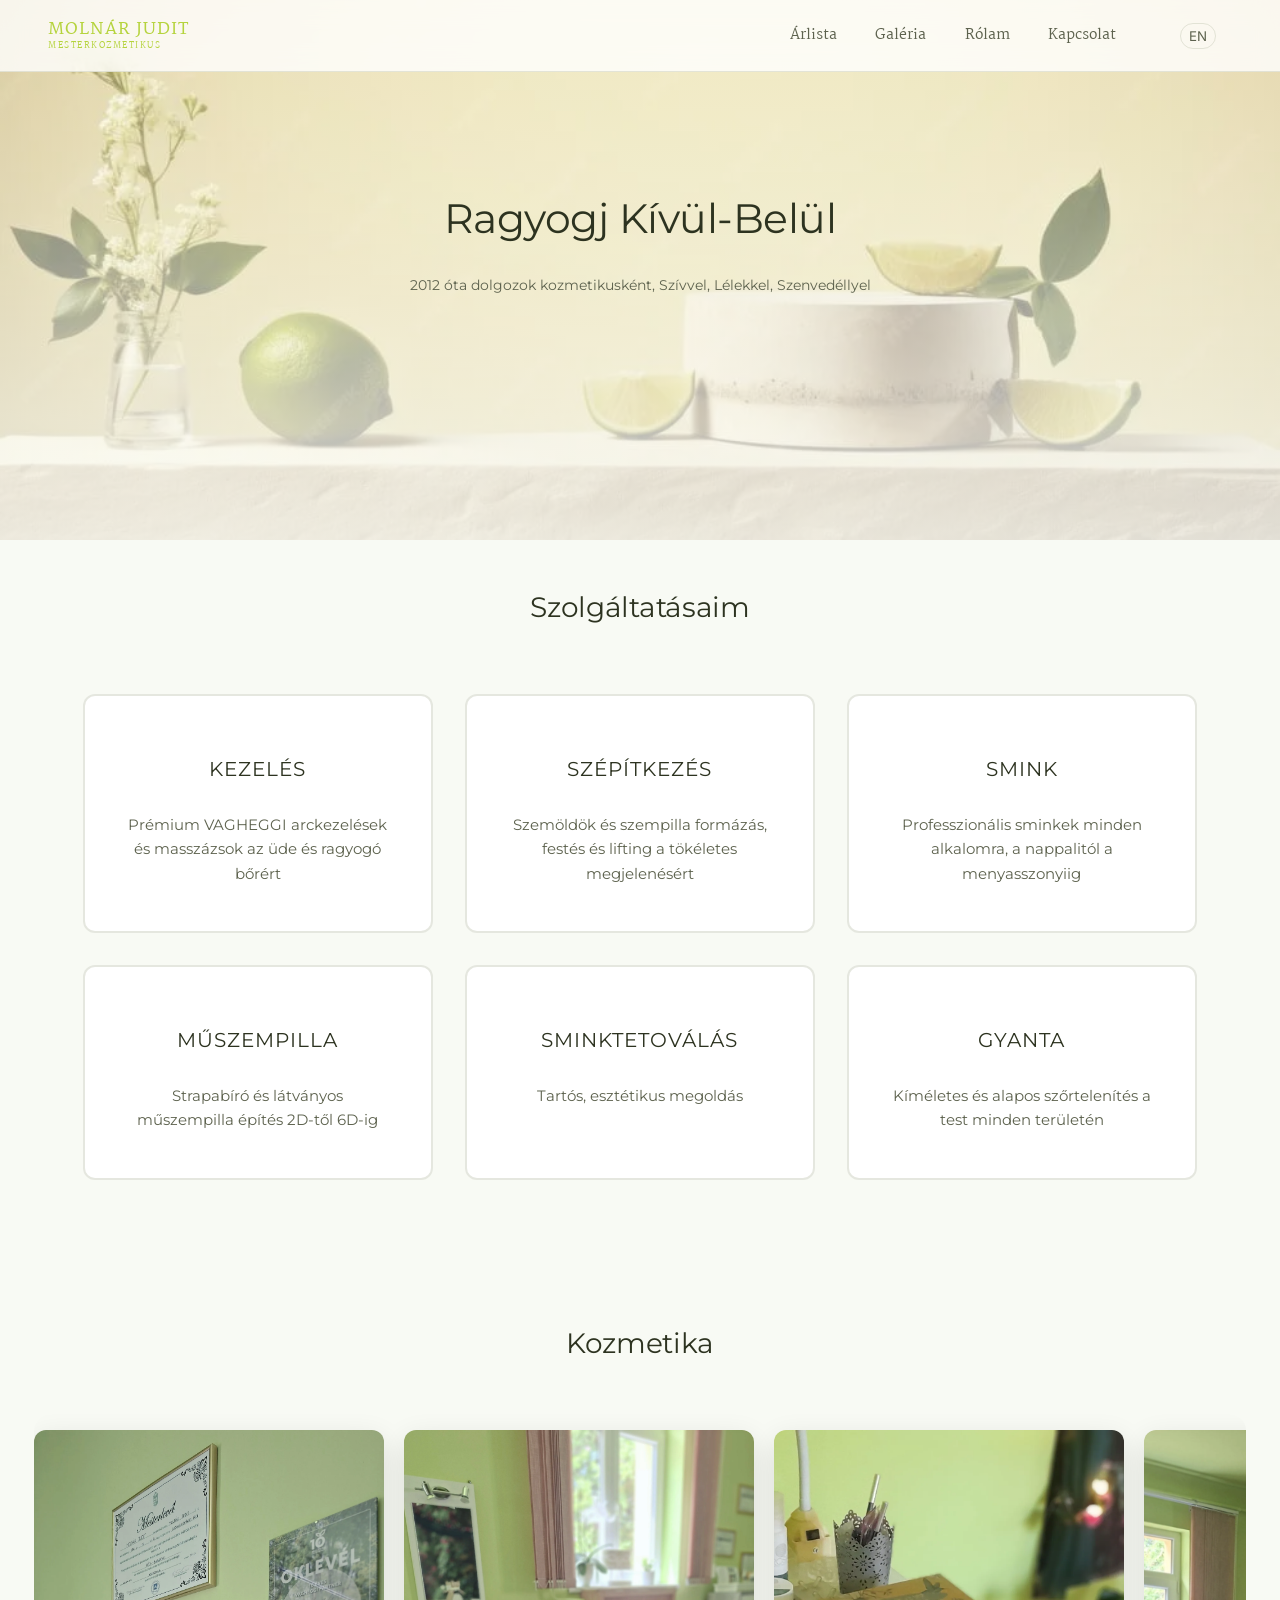
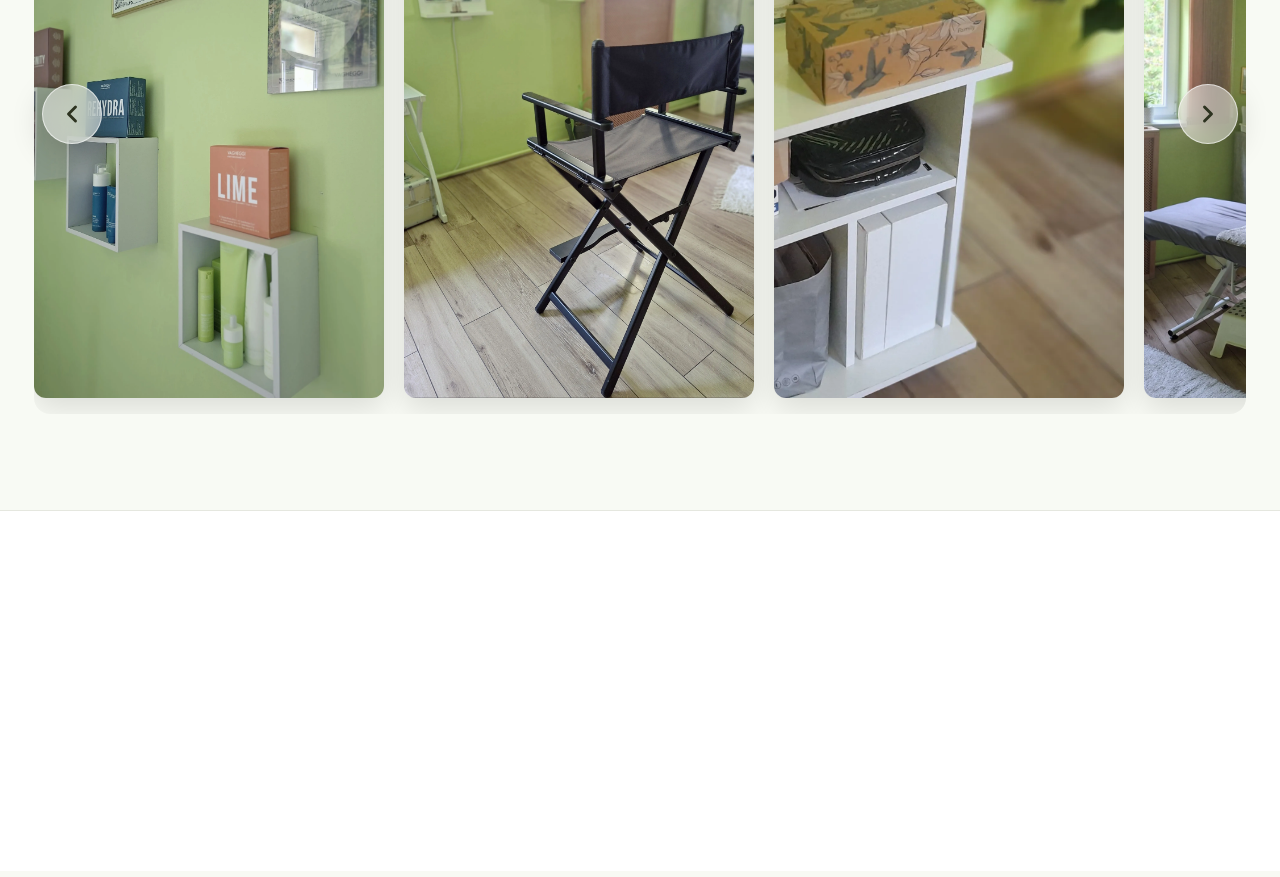
==== commit d6121878: "refactor: replace image assets with WebP format and update HTML and CSS references" ====
--- a/index.html
+++ b/index.html
@@ -11,7 +11,8 @@
   <title>Molnár Judit Mesterkozmetikus</title>
   <meta property="og:site_name" content="Molnár Judit Mesterkozmetikus">
   <meta property="og:title" content="Molnár Judit Mesterkozmetikus">
-  <meta property="og:description" content="Molnár Judit Mesterkozmetikus Pécsen (Megyeri út 66.). Prémium arckezelések, anti-aging, sminktetoválás és műszempilla. Foglalj időpontot!">
+  <meta property="og:description"
+    content="Kozmetikus Pécsen. Prémium arckezelések, anti-aging, sminktetoválás és műszempilla. Foglalj időpontot!">
   <meta property="og:image" content="src/assets/img/lime.png">
 
   <!-- Favicon for Browsers and Google Search -->
@@ -25,7 +26,7 @@
   <link rel="preconnect" href="https://fonts.gstatic.com" crossorigin>
 
   <!-- Preload Critical Resources -->
-  <link rel="preload" as="image" href="src/assets/img/luscious-lime-unveiling-minimalistic-beauty-product-concept_1000124-25764.jpg" fetchpriority="high">
+  <link rel="preload" as="image" href="src/assets/img/beauty_pruduct_concept.webp" fetchpriority="high">
   <link rel="preload" as="style" href="src/styles/common.css">
 
   <link rel="stylesheet" href="src/styles/common.css">
@@ -48,8 +49,10 @@
   {
     "@context": "https://schema.org",
     "@type": "BeautySalon",
+    "@lang": "hu_HU",
+    "@id": "https://www.molnarjuditkozmetikus.hu/",
     "name": "Molnár Judit Mesterkozmetikus",
-    "description": "Professzionális kozmetikai kezelések, anti-aging, sminktetoválás és műszempilla építés Pécsen.",
+    "description": "Professzionális kozmetikai kezelések, sminkek,gyanta, szőrtelenítés, anti-aging, sminktetoválás és műszempilla építés Pécsen.",
     "image": "https://zsofi0125.github.io/MJ_kozmetikus/src/assets/img/salon.jpg",
     "telephone": "+36 20 472 7158",
     "address": {
@@ -110,8 +113,8 @@
     <section class="hero">
       <div class="hero-content fade-up">
         <h1 data-i18n="home.hero.title">Ragyogj Kívül-Belül</h1>
-        <p data-i18n="home.hero.subtitle">Professzionális kozmetikai kezelések és sminktetoválás a természetes
-          szépségért.</p>
+        <p data-i18n="home.hero.subtitle">
+        </p>
       </div>
     </section>
 
@@ -170,19 +173,24 @@
         <div class="gallery-slider-container" id="gallerySlider">
           <div class="gallery-slider-track" id="galleryTrack">
             <div class="gallery-img">
-              <img src="src/assets/img/salon/hangulat_1.jpg" alt="Interior view of Judit Molnár Beauty Studio">
-            </div>
-            <div class="gallery-img">
-              <img src="src/assets/img/salon/hangulat_2.jpg" alt="Treatment room and facial equipment">
-            </div>
-            <div class="gallery-img">
-              <img src="src/assets/img/salon/hangulat_3.jpg" alt="Cosmetic treatment area">
-            </div>
-            <div class="gallery-img">
-              <img src="src/assets/img/salon/hangulat_4.jpg" alt="Cosmetic treatment area">
-            </div>
-            <div class="gallery-img">
-              <img src="src/assets/img/salon/hangulat_5.jpg" alt="Cosmetic treatment area">
+              <img src="src/assets/img/salon/kozmetika_szalon.webp"
+                alt="Molnár Judit Kozmetikai Szalon belső tér Pécs - Kozmetikus Pécs Megyeri út 66">
+            </div>
+            <div class="gallery-img">
+              <img src="src/assets/img/salon/kozmetikai_szalon.webp"
+                alt="Kozmetikai szalon Pécs - Pécsi kozmetika belváros">
+            </div>
+            <div class="gallery-img">
+              <img src="src/assets/img/salon/szalon_pecs.webp"
+                alt="Professzionális arckezelések és szépségápolás Pécs - Pécs legjobb kozmetikusa">
+            </div>
+            <div class="gallery-img">
+              <img src="src/assets/img/salon/mesterkozmetikus_szalon.webp"
+                alt="Molnár Judit Mesterkozmetikus Pécs Megyeri út 66">
+            </div>
+            <div class="gallery-img">
+              <img src="src/assets/img/salon/pécs_szalon.webp"
+                alt="Sminktetoválás és műszempilla szalon Pécs - Mesterkozmetika Pécs">
             </div>
           </div>
 
--- a/src/styles/pages/index.css
+++ b/src/styles/pages/index.css
@@ -7,7 +7,7 @@
   justify-content: center;
   text-align: center;
   position: relative;
-  background-image: url('../../assets/img/luscious-lime-unveiling-minimalistic-beauty-product-concept_1000124-25764.jpg');
+  background-image: url('../../assets/img/beauty_pruduct_concept.webp');
   background-size: cover;
   background-position: center;
   background-repeat: no-repeat;
